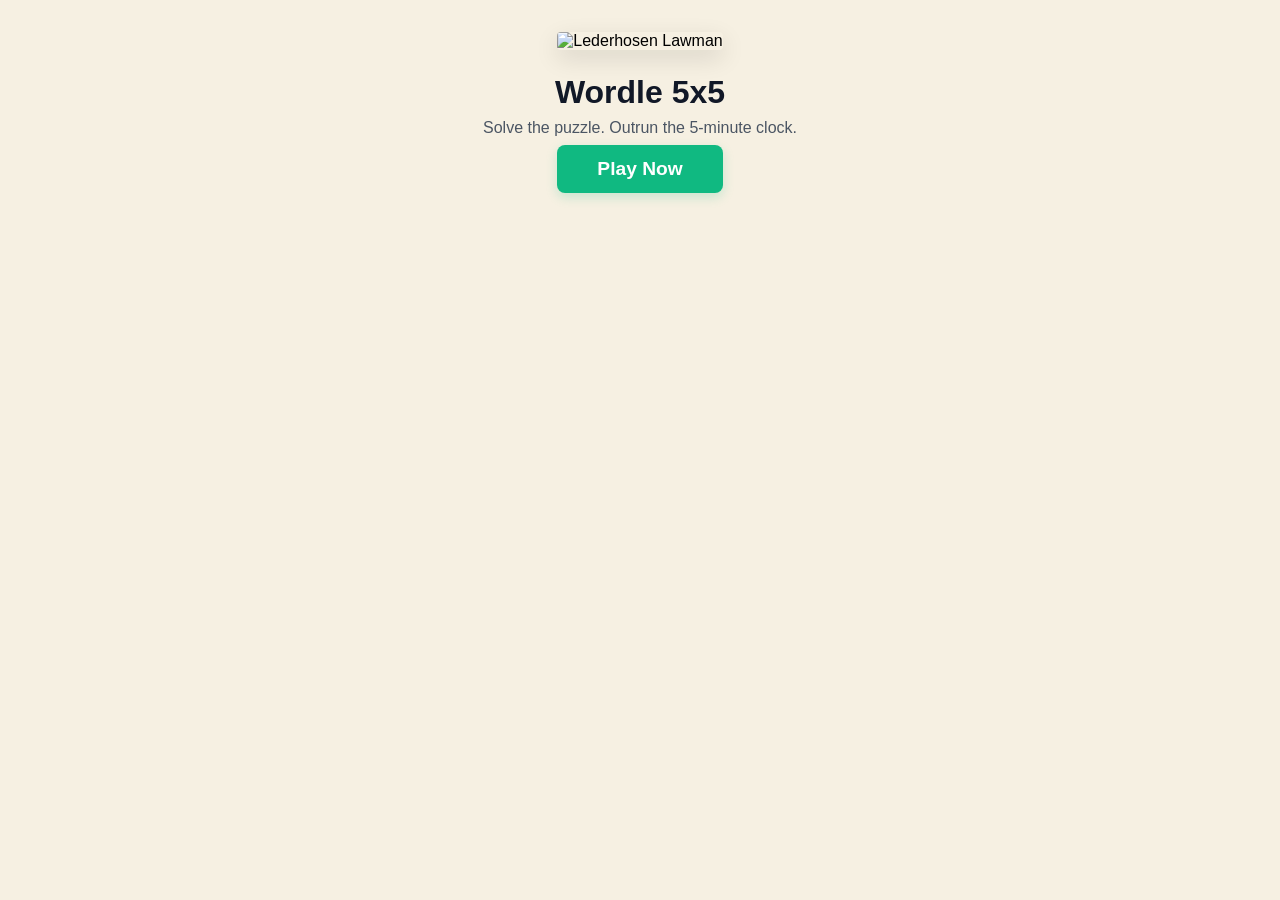
==== index.html @ 7bf71117 "Refactor CSS for layout and styling improvements" ====
<!DOCTYPE html>
<html lang="en">
<head>
    <meta charset="utf-8">
    <meta name="viewport" content="width=device-width, initial-scale=1.0">
    <title>Darn Teuton! You Betcha.</title>
    <style>
        body { 
            margin: 0; 
            padding: 0; 
            background-color: #f6f0e2; /* Matches the warm vintage cream frame of the image */
            display: flex; 
            justify-content: center; 
            align-items: flex-start; /* Aligns to top so page can scroll naturally if needed */
            min-height: 100vh; 
            font-family: 'Helvetica Neue', Arial, sans-serif;
        }
        
        .cover-container { 
            text-align: center; 
            max-width: 600px; /* Prevents the layout from getting uncomfortably wide on desktop */
            width: 90%;
            padding: 2rem 0;
            display: flex;
            flex-direction: column;
            align-items: center;
            gap: 1.5rem; /* Evenly spaces the image, title, and button */
        }
        
        img { 
            max-width: 100%; 
            max-height: 70vh; /* Scaled down slightly to guarantee room for the button underneath */
            height: auto;
            border-radius: 4px; 
            /* A soft shadow keeps the image crisp while letting the borders blend seamlessly */
            box-shadow: 0 8px 24px rgba(0,0,0,0.12); 
        }

        .game-info {
            display: flex;
            flex-direction: column;
            align-items: center;
            gap: 0.5rem;
        }

        .game-title {
            font-size: 2rem;
            color: #111827;
            margin: 0;
            font-weight: bold;
        }

        .game-tagline {
            font-size: 1rem;
            color: #4b5563;
            margin: 0;
        }

        .play-button {
            display: inline-block;
            padding: 0.8rem 2.5rem;
            font-size: 1.2rem;
            font-weight: bold;
            color: #ffffff;
            background-color: #10b981; /* Using your signature Phase 2 Green */
            text-decoration: none;
            border-radius: 8px;
            box-shadow: 0 4px 12px rgba(16, 185, 129, 0.2);
            transition: background-color 0.2s ease, transform 0.1s ease;
        }

        .play-button:hover {
            background-color: #0d9668;
            transform: translateY(-1px);
        }

        .play-button:active {
            transform: translateY(1px);
        }
    </style>
</head>
<body>
    <div class="cover-container">
        <img src="darnteuton.png" alt="Lederhosen Lawman">
        
        <div class="game-info">
            <h1 class="game-title">Wordle 5x5</h1>
            <p class="game-tagline">Solve the puzzle. Outrun the 5-minute clock.</p>
            <a href="wordle5x5/index.html" class="play-button">Play Now</a>
        </div>
    </div>
</body>
</html>
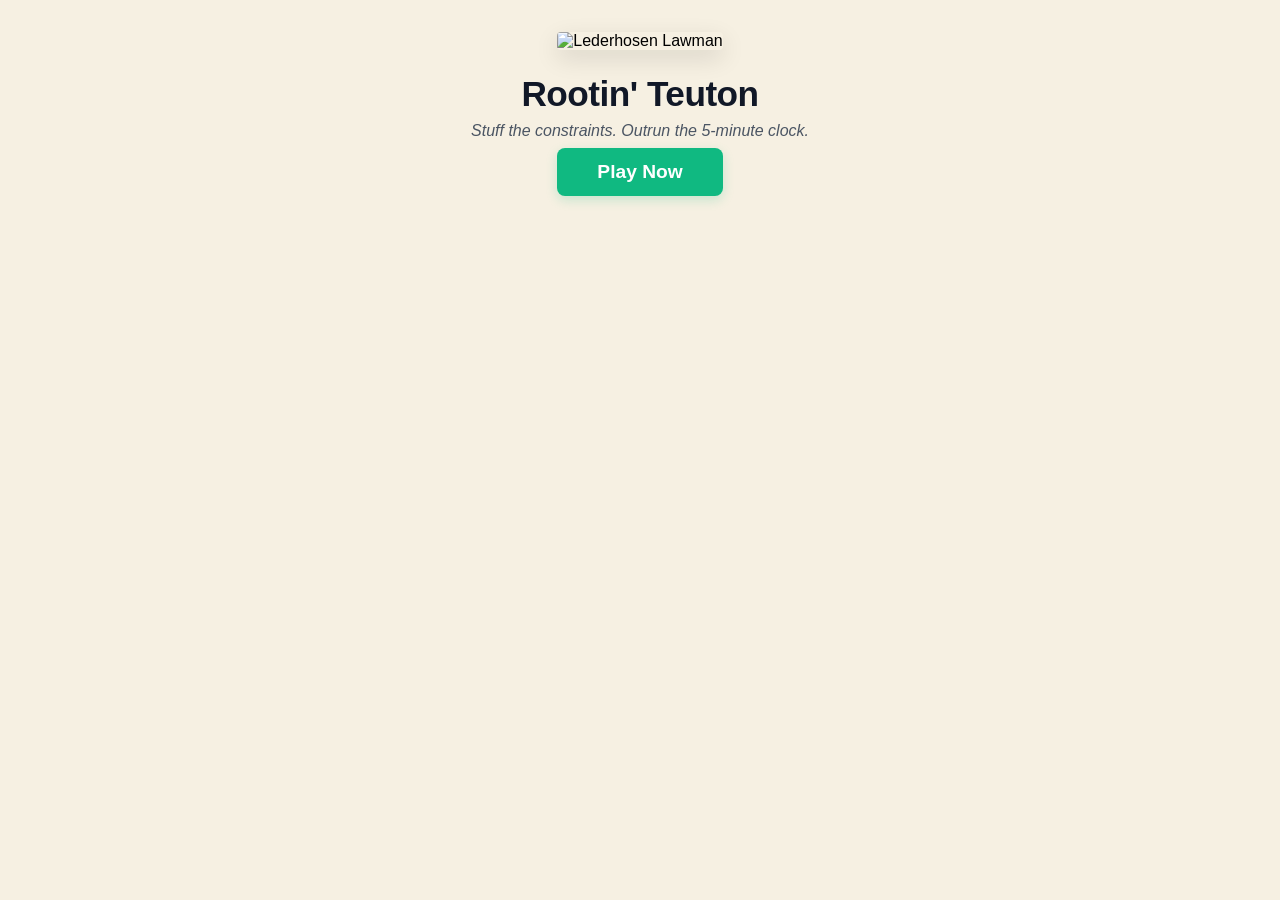
==== commit f94d3a3b: "Update game title and tagline in index.html" ====
--- a/index.html
+++ b/index.html
@@ -11,28 +11,27 @@
             background-color: #f6f0e2; /* Matches the warm vintage cream frame of the image */
             display: flex; 
             justify-content: center; 
-            align-items: flex-start; /* Aligns to top so page can scroll naturally if needed */
+            align-items: flex-start; 
             min-height: 100vh; 
             font-family: 'Helvetica Neue', Arial, sans-serif;
         }
         
         .cover-container { 
             text-align: center; 
-            max-width: 600px; /* Prevents the layout from getting uncomfortably wide on desktop */
+            max-width: 600px; 
             width: 90%;
             padding: 2rem 0;
             display: flex;
             flex-direction: column;
             align-items: center;
-            gap: 1.5rem; /* Evenly spaces the image, title, and button */
+            gap: 1.5rem; 
         }
         
         img { 
             max-width: 100%; 
-            max-height: 70vh; /* Scaled down slightly to guarantee room for the button underneath */
+            max-height: 70vh; 
             height: auto;
             border-radius: 4px; 
-            /* A soft shadow keeps the image crisp while letting the borders blend seamlessly */
             box-shadow: 0 8px 24px rgba(0,0,0,0.12); 
         }
 
@@ -44,16 +43,18 @@
         }
 
         .game-title {
-            font-size: 2rem;
+            font-size: 2.2rem;
             color: #111827;
             margin: 0;
             font-weight: bold;
+            letter-spacing: -0.5px;
         }
 
         .game-tagline {
             font-size: 1rem;
             color: #4b5563;
             margin: 0;
+            font-style: italic;
         }
 
         .play-button {
@@ -62,7 +63,7 @@
             font-size: 1.2rem;
             font-weight: bold;
             color: #ffffff;
-            background-color: #10b981; /* Using your signature Phase 2 Green */
+            background-color: #10b981; /* Signature Phase 2 Green */
             text-decoration: none;
             border-radius: 8px;
             box-shadow: 0 4px 12px rgba(16, 185, 129, 0.2);
@@ -84,8 +85,8 @@
         <img src="darnteuton.png" alt="Lederhosen Lawman">
         
         <div class="game-info">
-            <h1 class="game-title">Wordle 5x5</h1>
-            <p class="game-tagline">Solve the puzzle. Outrun the 5-minute clock.</p>
+            <h1 class="game-title">Rootin' Teuton</h1>
+            <p class="game-tagline">Stuff the constraints. Outrun the 5-minute clock.</p>
             <a href="wordle5x5/index.html" class="play-button">Play Now</a>
         </div>
     </div>
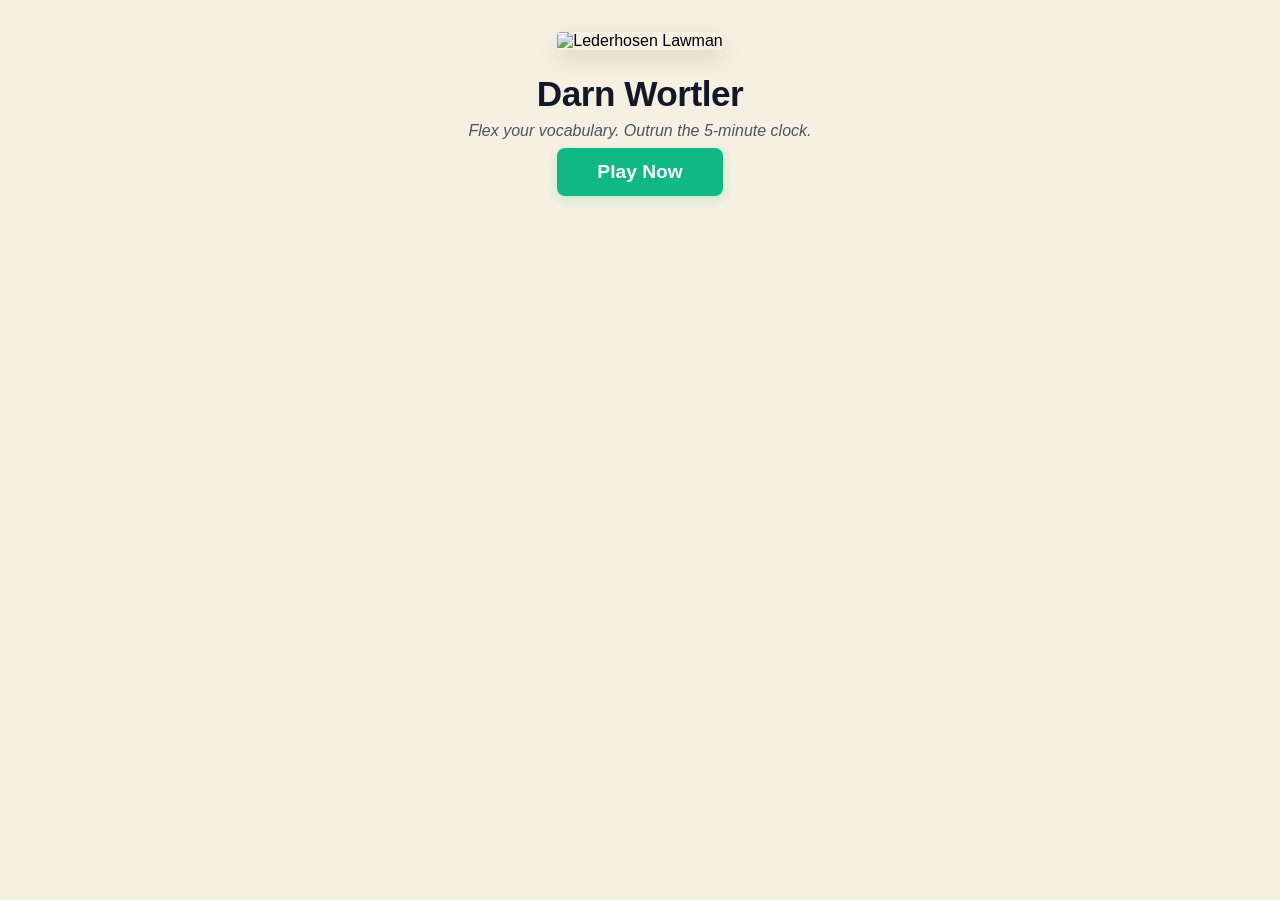
==== commit d9dc8048: "Update game title and tagline in index.html" ====
--- a/index.html
+++ b/index.html
@@ -85,9 +85,9 @@
         <img src="darnteuton.png" alt="Lederhosen Lawman">
         
         <div class="game-info">
-            <h1 class="game-title">Rootin' Teuton</h1>
-            <p class="game-tagline">Stuff the constraints. Outrun the 5-minute clock.</p>
-            <a href="wordle5x5/index.html" class="play-button">Play Now</a>
+            <h1 class="game-title">Darn Wortler</h1>
+            <p class="game-tagline">Flex your vocabulary. Outrun the 5-minute clock.</p>
+            <a href="darn-wortler/index.html" class="play-button">Play Now</a>
         </div>
     </div>
 </body>
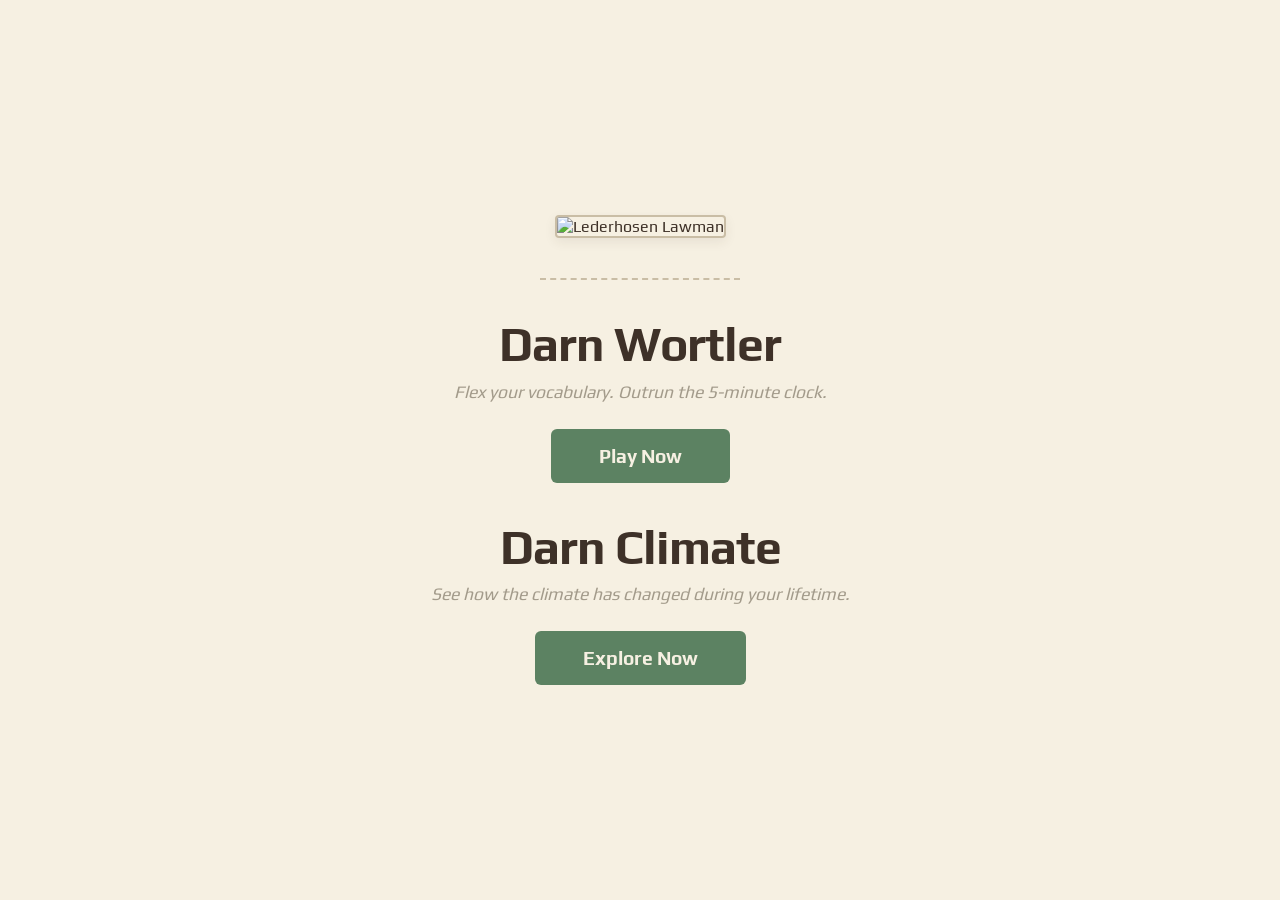
==== commit cdc37f56: "improved appearance" ====
--- a/index.html
+++ b/index.html
@@ -3,92 +3,30 @@
 <head>
     <meta charset="utf-8">
     <meta name="viewport" content="width=device-width, initial-scale=1.0">
-    <title>Darn Teuton! You Betcha.</title>
-    <style>
-        body { 
-            margin: 0; 
-            padding: 0; 
-            background-color: #f6f0e2; /* Matches the warm vintage cream frame of the image */
-            display: flex; 
-            justify-content: center; 
-            align-items: flex-start; 
-            min-height: 100vh; 
-            font-family: 'Helvetica Neue', Arial, sans-serif;
-        }
-        
-        .cover-container { 
-            text-align: center; 
-            max-width: 600px; 
-            width: 90%;
-            padding: 2rem 0;
-            display: flex;
-            flex-direction: column;
-            align-items: center;
-            gap: 1.5rem; 
-        }
-        
-        img { 
-            max-width: 100%; 
-            max-height: 70vh; 
-            height: auto;
-            border-radius: 4px; 
-            box-shadow: 0 8px 24px rgba(0,0,0,0.12); 
-        }
-
-        .game-info {
-            display: flex;
-            flex-direction: column;
-            align-items: center;
-            gap: 0.5rem;
-        }
-
-        .game-title {
-            font-size: 2.2rem;
-            color: #111827;
-            margin: 0;
-            font-weight: bold;
-            letter-spacing: -0.5px;
-        }
-
-        .game-tagline {
-            font-size: 1rem;
-            color: #4b5563;
-            margin: 0;
-            font-style: italic;
-        }
-
-        .play-button {
-            display: inline-block;
-            padding: 0.8rem 2.5rem;
-            font-size: 1.2rem;
-            font-weight: bold;
-            color: #ffffff;
-            background-color: #10b981; /* Signature Phase 2 Green */
-            text-decoration: none;
-            border-radius: 8px;
-            box-shadow: 0 4px 12px rgba(16, 185, 129, 0.2);
-            transition: background-color 0.2s ease, transform 0.1s ease;
-        }
-
-        .play-button:hover {
-            background-color: #0d9668;
-            transform: translateY(-1px);
-        }
-
-        .play-button:active {
-            transform: translateY(1px);
-        }
-    </style>
+    <title>Darn Wortler | Play Now</title>
+    
+    <link rel="preconnect" href="https://fonts.googleapis.com">
+    <link rel="preconnect" href="https://fonts.gstatic.com" crossorigin>
+    <link href="https://fonts.googleapis.com/css2?family=Play:wght@400;700&display=swap" rel="stylesheet">
+    
+    <link rel="stylesheet" href="styles.css">
 </head>
 <body>
     <div class="cover-container">
-        <img src="darnteuton.png" alt="Lederhosen Lawman">
+        <img src="darnteuton.png" alt="Lederhosen Lawman" class="hero-image">
+        
+        <div class="divider"></div>
         
         <div class="game-info">
             <h1 class="game-title">Darn Wortler</h1>
             <p class="game-tagline">Flex your vocabulary. Outrun the 5-minute clock.</p>
             <a href="darn-wortler/index.html" class="play-button">Play Now</a>
         </div>
+        <div class="game-info">
+            <h1 class="game-title">Darn Climate</h1>
+            <p class="game-tagline">See how the climate has changed during your lifetime.</p>
+            <a href="darn-climate/index.html" class="play-button">Explore Now</a>
+        </div>
     </div>
 </body>
-</html>
+</html>
--- a/styles.css
+++ b/styles.css
@@ -0,0 +1,119 @@
+/* --- Global Variables & Fluid Spacing System --- */
+/* Extracted directly from your app's style.css to ensure perfect harmony */
+:root {
+	--col3: #5c8262; /* Primary action green */
+	
+	--bg-color: #f6f0e2; 
+	--text-color: #3e3128; 
+	--border-color: #c9bda5; 
+	--grayed-out: #a39b8b; 
+	
+	--max-app-width: 500px;
+
+	/* Fluid Design Tokens */
+	--space-xs: clamp(2px, 0.5svh, 4px);
+	--space-sm: clamp(4px, 1svh, 8px);
+	--space-md: clamp(8px, 1.5svh, 16px);
+	--space-lg: clamp(12px, 2.5svh, 24px);
+	--space-xl: clamp(24px, 5svh, 40px); /* Added for larger hero gaps */
+}
+
+/* --- Base Resets --- */
+* { 
+	box-sizing: border-box; 
+	margin: 0; 
+	padding: 0; 
+}
+
+body { 
+	background-color: var(--bg-color); 
+	color: var(--text-color); 
+	font-family: 'Play', Arial, sans-serif; 
+	display: flex; 
+	flex-direction: column; 
+	align-items: center; 
+	justify-content: center;
+	min-height: 100svh; 
+	padding: var(--space-lg); 
+	overflow-x: hidden; 
+}
+
+/* --- Layout --- */
+.cover-container { 
+	text-align: center; 
+	width: 100%;
+	max-width: var(--max-app-width);
+	display: flex;
+	flex-direction: column;
+	align-items: center;
+	gap: var(--space-xl); 
+}
+
+/* --- Image Styling --- */
+.hero-image { 
+	max-width: 100%; 
+	max-height: 50svh; 
+	height: auto;
+	border-radius: 4px; 
+	border: 2px solid var(--border-color); /* Matches app tile borders */
+	box-shadow: 0 4px 12px rgba(62, 49, 40, 0.08); /* Tinted shadow to match dark brown */
+}
+
+/* --- Brand Flourish --- */
+.divider {
+	width: 100%;
+	max-width: 200px;
+	border-bottom: 2px dashed var(--border-color); /* Pulled from app's seed-row-wrapper */
+}
+
+/* --- Typography --- */
+.game-info {
+	display: flex;
+	flex-direction: column;
+	align-items: center;
+	gap: var(--space-md);
+	width: 100%;
+}
+
+.game-title {
+	font-size: clamp(2rem, 8vw, 3rem); 
+	color: var(--text-color);
+	margin: 0;
+	font-weight: bold;
+	letter-spacing: -1px; /* Matches app header */
+	line-height: 1;
+}
+
+.game-tagline {
+	font-size: clamp(0.9rem, 4vw, 1.1rem);
+	color: var(--grayed-out);
+	margin: 0 0 var(--space-md) 0;
+	font-style: italic; /* Matches subtitle styling in app */
+}
+
+/* --- Components --- */
+/* Matched exactly to the app's .primary-btn class */
+.play-button {
+	display: inline-flex;
+	align-items: center;
+	justify-content: center;
+	padding: clamp(0.8rem, 2.5svh, 1rem) clamp(2rem, 6vw, 3rem); 
+	font-size: clamp(1.1rem, 3svh, 1.2rem); 
+	font-weight: bold; 
+	color: #f6f0e2;
+	background-color: var(--col3); 
+	text-decoration: none;
+	border-radius: 6px; 
+	transition: all 0.2s ease;
+	touch-action: manipulation;
+	user-select: none;
+}
+
+.play-button:hover {
+	background-color: #46664b; /* Hardcoded hover state from app */
+	transform: translateY(-2px);
+}
+
+.play-button:active {
+	transform: translateY(0);
+}
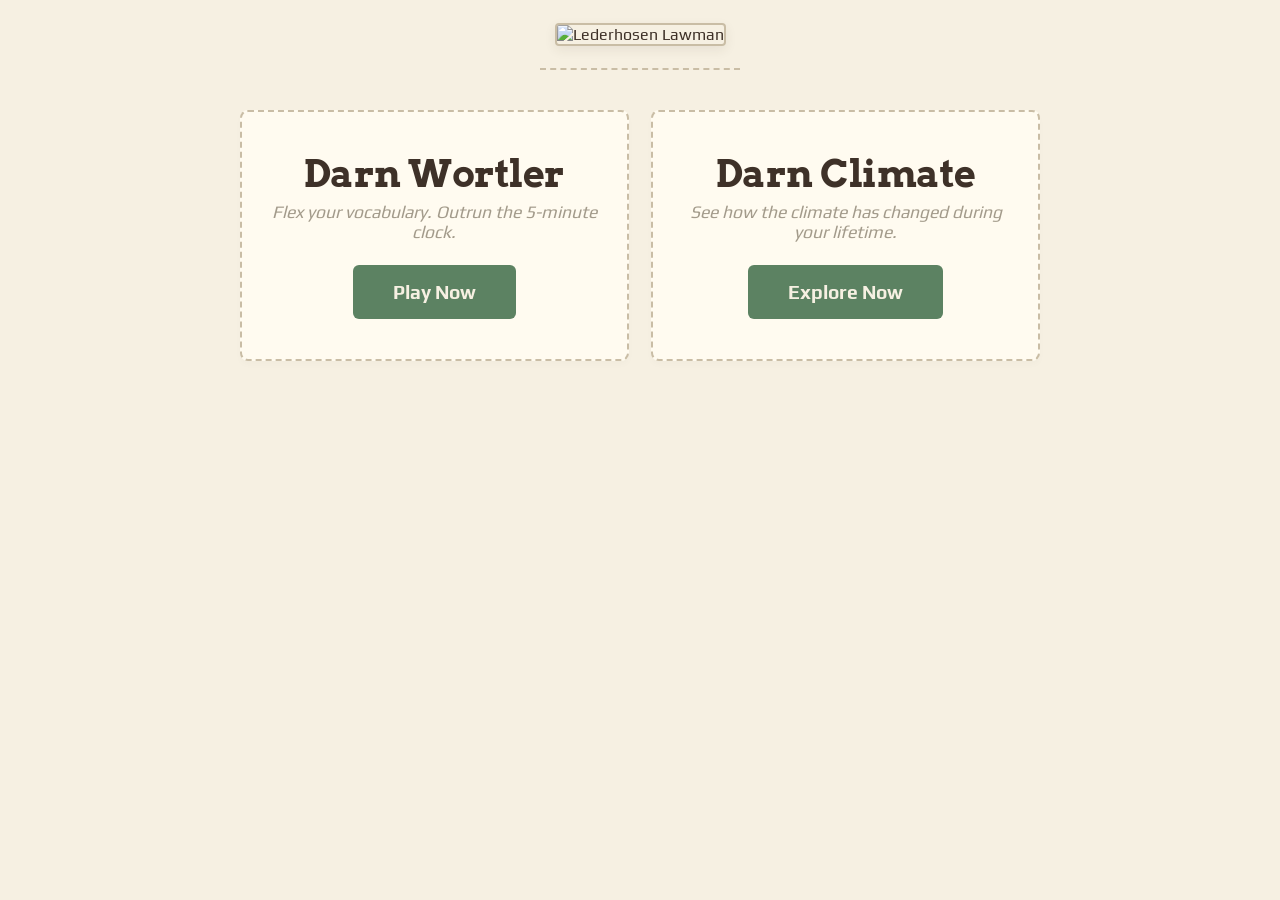
==== commit 9ab1df62: "fonts and cards" ====
--- a/index.html
+++ b/index.html
@@ -3,30 +3,43 @@
 <head>
     <meta charset="utf-8">
     <meta name="viewport" content="width=device-width, initial-scale=1.0">
-    <title>Darn Wortler | Play Now</title>
+    <title>Darn Teuton! You Betcha.</title>
     
+    <!-- Importing the brand fonts: Arvo (Slab Serif) and Play (Sans Serif) -->
     <link rel="preconnect" href="https://fonts.googleapis.com">
     <link rel="preconnect" href="https://fonts.gstatic.com" crossorigin>
-    <link href="https://fonts.googleapis.com/css2?family=Play:wght@400;700&display=swap" rel="stylesheet">
+    <link href="https://fonts.googleapis.com/css2?family=Arvo:wght@700&family=Play:wght@400;700&display=swap" rel="stylesheet">
     
     <link rel="stylesheet" href="styles.css">
 </head>
 <body>
     <div class="cover-container">
-        <img src="darnteuton.png" alt="Lederhosen Lawman" class="hero-image">
         
-        <div class="divider"></div>
+        <header class="hero-section">
+            <img src="darnteuton.png" alt="Lederhosen Lawman" class="hero-image">
+            <div class="divider"></div>
+        </header>
+
+        <main class="projects-grid">
+            <!-- Project 1 -->
+            <article class="project-card">
+                <div class="project-info">
+                    <h2 class="project-title">Darn Wortler</h2>
+                    <p class="project-tagline">Flex your vocabulary. Outrun the 5-minute clock.</p>
+                </div>
+                <a href="darn-wortler/index.html" class="play-button">Play Now</a>
+            </article>
+
+            <!-- Project 2 -->
+            <article class="project-card">
+                <div class="project-info">
+                    <h2 class="project-title">Darn Climate</h2>
+                    <p class="project-tagline">See how the climate has changed during your lifetime.</p>
+                </div>
+                <a href="darn-climate/index.html" class="play-button">Explore Now</a>
+            </article>
+        </main>
         
-        <div class="game-info">
-            <h1 class="game-title">Darn Wortler</h1>
-            <p class="game-tagline">Flex your vocabulary. Outrun the 5-minute clock.</p>
-            <a href="darn-wortler/index.html" class="play-button">Play Now</a>
-        </div>
-        <div class="game-info">
-            <h1 class="game-title">Darn Climate</h1>
-            <p class="game-tagline">See how the climate has changed during your lifetime.</p>
-            <a href="darn-climate/index.html" class="play-button">Explore Now</a>
-        </div>
     </div>
 </body>
 </html>
--- a/styles.css
+++ b/styles.css
@@ -1,24 +1,23 @@
 /* --- Global Variables & Fluid Spacing System --- */
-/* Extracted directly from your app's style.css to ensure perfect harmony */
 :root {
-	--col3: #5c8262; /* Primary action green */
+	--col3: #5c8262; 
 	
 	--bg-color: #f6f0e2; 
+	--card-bg: #fffbf0; /* Slightly lighter cream for project cards */
 	--text-color: #3e3128; 
 	--border-color: #c9bda5; 
 	--grayed-out: #a39b8b; 
 	
-	--max-app-width: 500px;
+	--max-app-width: 800px; /* Widened slightly to accommodate a grid */
 
 	/* Fluid Design Tokens */
 	--space-xs: clamp(2px, 0.5svh, 4px);
 	--space-sm: clamp(4px, 1svh, 8px);
 	--space-md: clamp(8px, 1.5svh, 16px);
 	--space-lg: clamp(12px, 2.5svh, 24px);
-	--space-xl: clamp(24px, 5svh, 40px); /* Added for larger hero gaps */
+	--space-xl: clamp(24px, 5svh, 40px); 
 }
 
-/* --- Base Resets --- */
 * { 
 	box-sizing: border-box; 
 	margin: 0; 
@@ -28,11 +27,11 @@
 body { 
 	background-color: var(--bg-color); 
 	color: var(--text-color); 
+	/* Default font set to Play for standard text */
 	font-family: 'Play', Arial, sans-serif; 
 	display: flex; 
 	flex-direction: column; 
 	align-items: center; 
-	justify-content: center;
 	min-height: 100svh; 
 	padding: var(--space-lg); 
 	overflow-x: hidden; 
@@ -40,7 +39,6 @@
 
 /* --- Layout --- */
 .cover-container { 
-	text-align: center; 
 	width: 100%;
 	max-width: var(--max-app-width);
 	display: flex;
@@ -49,55 +47,95 @@
 	gap: var(--space-xl); 
 }
 
+.hero-section {
+	display: flex;
+	flex-direction: column;
+	align-items: center;
+	gap: var(--space-lg);
+	width: 100%;
+	max-width: 600px;
+}
+
 /* --- Image Styling --- */
 .hero-image { 
 	max-width: 100%; 
-	max-height: 50svh; 
 	height: auto;
 	border-radius: 4px; 
-	border: 2px solid var(--border-color); /* Matches app tile borders */
-	box-shadow: 0 4px 12px rgba(62, 49, 40, 0.08); /* Tinted shadow to match dark brown */
+	border: 2px solid var(--border-color); 
+	box-shadow: 0 4px 12px rgba(62, 49, 40, 0.08); 
 }
 
-/* --- Brand Flourish --- */
 .divider {
 	width: 100%;
 	max-width: 200px;
-	border-bottom: 2px dashed var(--border-color); /* Pulled from app's seed-row-wrapper */
+	border-bottom: 2px dashed var(--border-color); 
+}
+
+/* --- Projects Grid & Cards --- */
+.projects-grid {
+	display: grid;
+	grid-template-columns: 1fr; /* Single column on mobile */
+	gap: var(--space-lg);
+	width: 100%;
+}
+
+@media (min-width: 600px) {
+	.projects-grid {
+		grid-template-columns: repeat(2, 1fr); /* Two columns on larger screens */
+	}
+}
+
+.project-card {
+	background-color: var(--card-bg);
+	border: 2px dashed var(--border-color);
+	border-radius: 8px;
+	padding: var(--space-xl) var(--space-lg);
+	display: flex;
+	flex-direction: column;
+	align-items: center;
+	justify-content: space-between;
+	text-align: center;
+	gap: var(--space-lg);
+	box-shadow: 0 4px 6px rgba(0,0,0,0.02);
+	transition: transform 0.2s ease, box-shadow 0.2s ease;
+}
+
+.project-card:hover {
+	transform: translateY(-2px);
+	box-shadow: 0 8px 16px rgba(62, 49, 40, 0.06);
 }
 
 /* --- Typography --- */
-.game-info {
+.project-info {
 	display: flex;
 	flex-direction: column;
-	align-items: center;
-	gap: var(--space-md);
-	width: 100%;
+	gap: var(--space-sm);
 }
 
-.game-title {
-	font-size: clamp(2rem, 8vw, 3rem); 
+/* Applying the new Slab Serif to the headings */
+.project-title {
+	font-family: 'Arvo', serif;
+	font-size: clamp(1.8rem, 6vw, 2.4rem); 
 	color: var(--text-color);
 	margin: 0;
-	font-weight: bold;
-	letter-spacing: -1px; /* Matches app header */
-	line-height: 1;
+	font-weight: 700;
+	letter-spacing: -0.5px;
+	line-height: 1.1;
 }
 
-.game-tagline {
+.project-tagline {
 	font-size: clamp(0.9rem, 4vw, 1.1rem);
 	color: var(--grayed-out);
-	margin: 0 0 var(--space-md) 0;
-	font-style: italic; /* Matches subtitle styling in app */
+	margin: 0;
+	font-style: italic; 
 }
 
 /* --- Components --- */
-/* Matched exactly to the app's .primary-btn class */
 .play-button {
 	display: inline-flex;
 	align-items: center;
 	justify-content: center;
-	padding: clamp(0.8rem, 2.5svh, 1rem) clamp(2rem, 6vw, 3rem); 
+	padding: clamp(0.8rem, 2.5svh, 1rem) clamp(1.5rem, 5vw, 2.5rem); 
 	font-size: clamp(1.1rem, 3svh, 1.2rem); 
 	font-weight: bold; 
 	color: #f6f0e2;
@@ -107,10 +145,11 @@
 	transition: all 0.2s ease;
 	touch-action: manipulation;
 	user-select: none;
+	width: auto;
 }
 
 .play-button:hover {
-	background-color: #46664b; /* Hardcoded hover state from app */
+	background-color: #46664b; 
 	transform: translateY(-2px);
 }
 
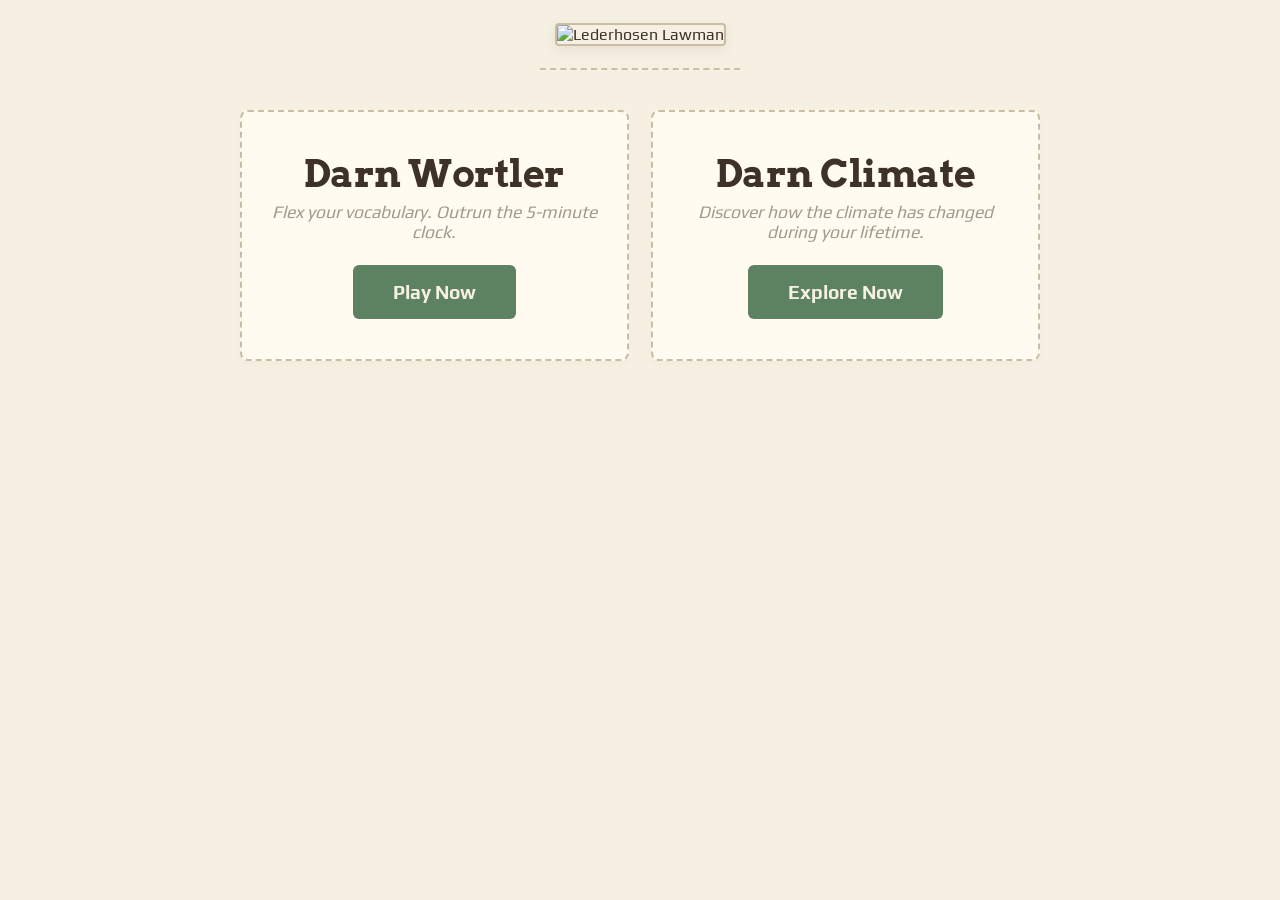
==== commit f641aad4: "visual alignment of darn teuton" ====
--- a/index.html
+++ b/index.html
@@ -34,7 +34,7 @@
             <article class="project-card">
                 <div class="project-info">
                     <h2 class="project-title">Darn Climate</h2>
-                    <p class="project-tagline">See how the climate has changed during your lifetime.</p>
+                    <p class="project-tagline">Discover how the climate has changed during your lifetime.</p>
                 </div>
                 <a href="darn-climate/index.html" class="play-button">Explore Now</a>
             </article>
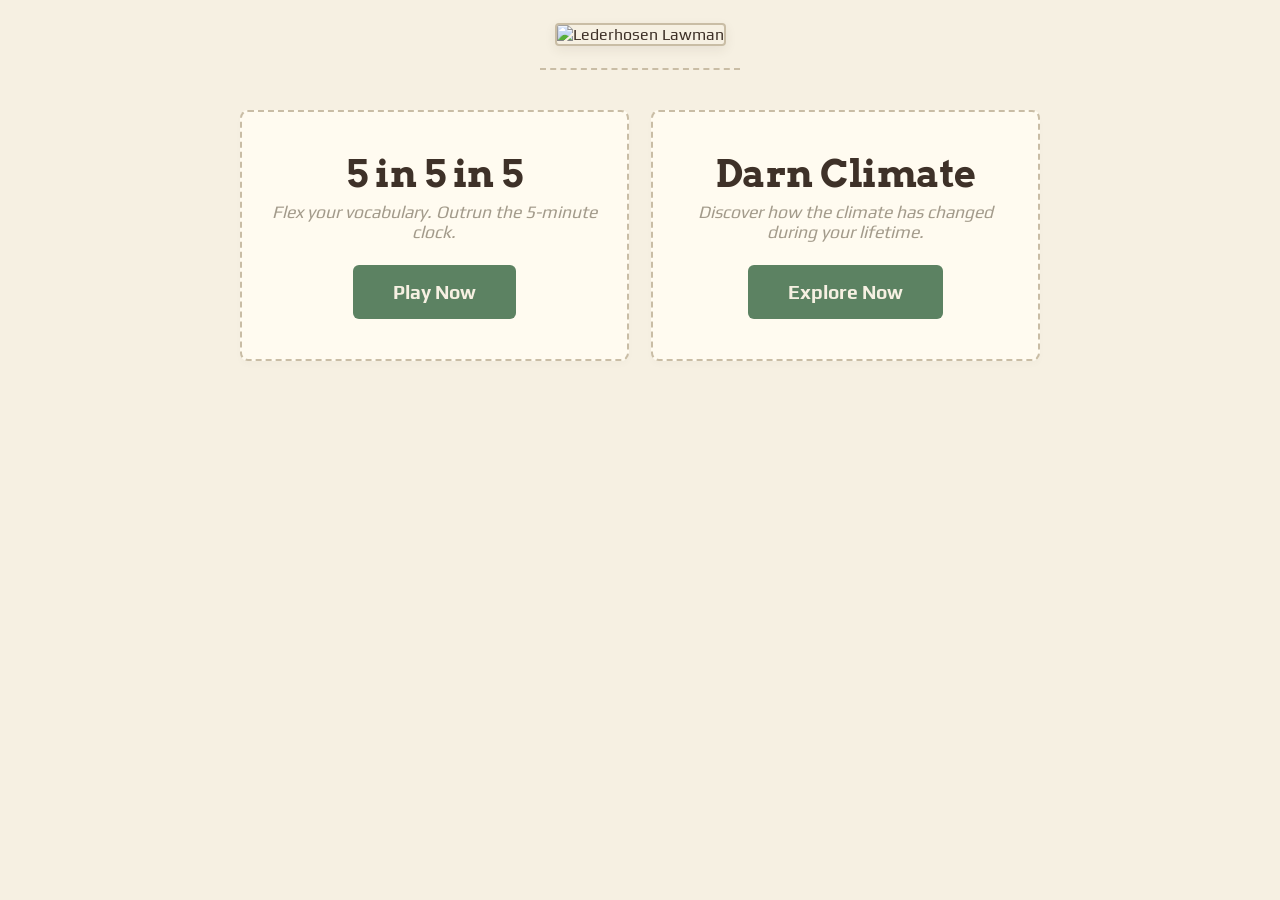
==== commit fcd71b91: "Update project title and link for Darn Wortler" ====
--- a/index.html
+++ b/index.html
@@ -24,10 +24,10 @@
             <!-- Project 1 -->
             <article class="project-card">
                 <div class="project-info">
-                    <h2 class="project-title">Darn Wortler</h2>
+                    <h2 class="project-title">5 in 5 in 5</h2>
                     <p class="project-tagline">Flex your vocabulary. Outrun the 5-minute clock.</p>
                 </div>
-                <a href="darn-wortler/index.html" class="play-button">Play Now</a>
+                <a href="https://www.5in5in5.com" class="play-button">Play Now</a>
             </article>
 
             <!-- Project 2 -->
@@ -42,4 +42,4 @@
         
     </div>
 </body>
-</html>+</html>
